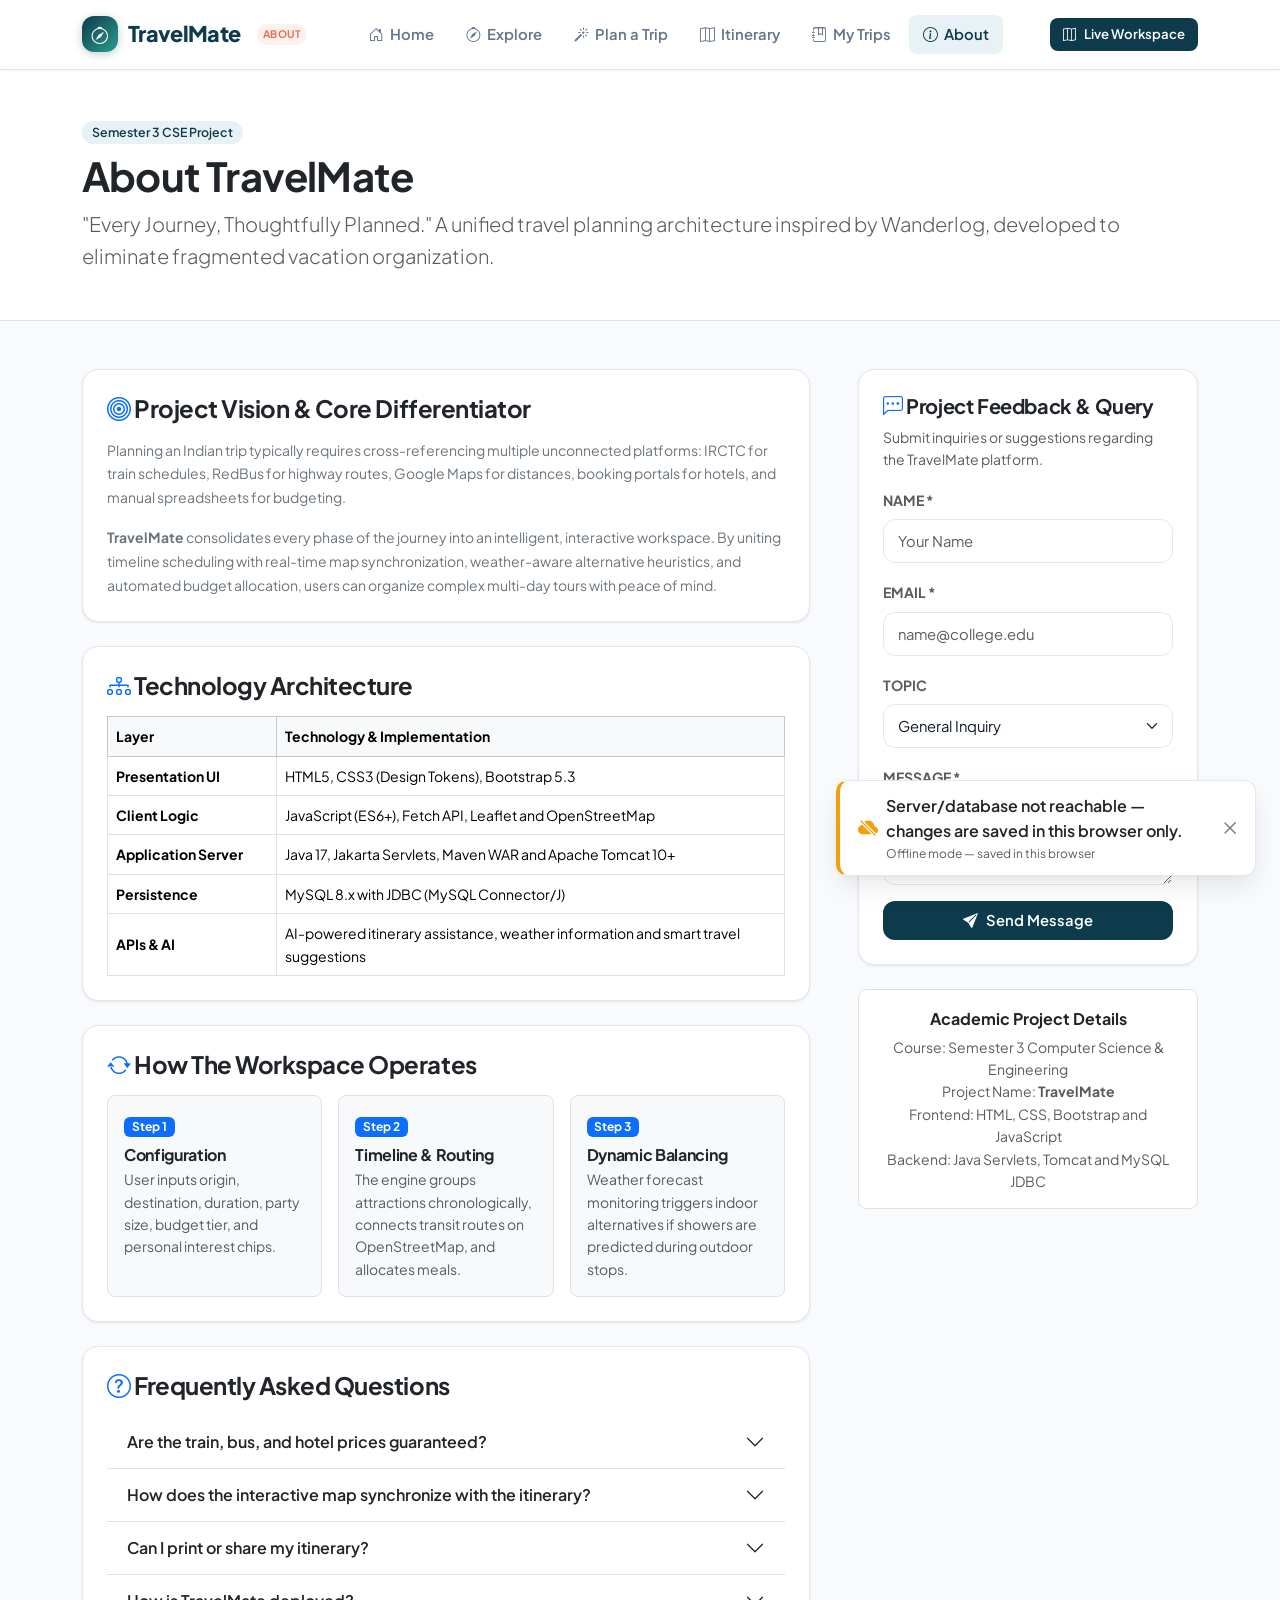
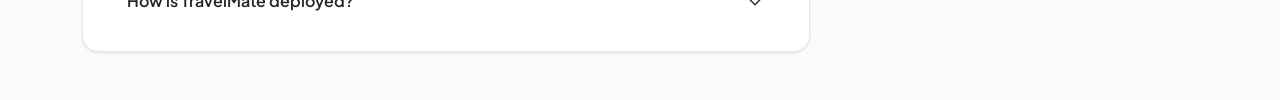
==== src/main/webapp/about.html @ cca4d3fd "Intial commit" ====
<!DOCTYPE html>
<html lang="en">
<head>
  <meta charset="UTF-8">
  <meta name="viewport" content="width=device-width, initial-scale=1.0">
  <title>About & Help — TravelMate</title>
  <meta name="description" content="Learn about TravelMate's system architecture, planning algorithms, Semester 3 CSE project specifications, and FAQ.">
  
  <!-- Bootstrap 5 CSS & Bootstrap Icons -->
  <link rel="stylesheet" href="https://cdn.jsdelivr.net/npm/bootstrap@5.3.3/dist/css/bootstrap.min.css">
  <link rel="stylesheet" href="https://cdn.jsdelivr.net/npm/bootstrap-icons@1.11.3/font/bootstrap-icons.min.css">
  
  <!-- TravelMate Master Design System -->
  <link rel="stylesheet" href="css/travelmate.css">
</head>
<body>

  <!-- ================= GLOBAL NAVBAR ================= -->
  <nav class="navbar navbar-expand-lg tm-navbar">
    <div class="container-xl">
      <a class="tm-brand" href="index.html">
        <div class="tm-brand-logo"><i class="bi bi-compass"></i></div>
        <span>TravelMate</span>
        <span class="tm-brand-badge">About</span>
      </a>

      <button class="navbar-toggler border-0" type="button" data-bs-toggle="collapse" data-bs-target="#tmNavbarMain">
        <span class="navbar-toggler-icon"></span>
      </button>

      <div class="collapse navbar-collapse" id="tmNavbarMain">
        <ul class="navbar-nav mx-auto mb-2 mb-lg-0 gap-1">
          <li class="nav-item"><a class="nav-link tm-nav-link" href="index.html"><i class="bi bi-house-door"></i> Home</a></li>
          <li class="nav-item"><a class="nav-link tm-nav-link" href="explore.html"><i class="bi bi-compass"></i> Explore</a></li>
          <li class="nav-item"><a class="nav-link tm-nav-link" href="plan.html"><i class="bi bi-magic"></i> Plan a Trip</a></li>
          <li class="nav-item"><a class="nav-link tm-nav-link" href="workspace.html"><i class="bi bi-map"></i> Itinerary</a></li>
          <li class="nav-item"><a class="nav-link tm-nav-link" href="trips.html"><i class="bi bi-journal-bookmark"></i> My Trips</a></li>
          <li class="nav-item"><a class="nav-link tm-nav-link active" href="about.html"><i class="bi bi-info-circle"></i> About</a></li>
        </ul>

        <div class="d-flex align-items-center gap-2">
          <a href="workspace.html" class="tm-btn tm-btn-primary tm-btn-sm">
            <i class="bi bi-map"></i> Live Workspace
          </a>
        </div>
      </div>
    </div>
  </nav>

  <!-- ================= HERO HEADER ================= -->
  <div class="bg-white border-bottom py-5">
    <div class="container-xl">
      <div class="max-w-700">
        <span class="tm-badge tm-badge-primary mb-2">Semester 3 CSE Project</span>
        <h1 class="fw-bold text-dark display-6 mb-2">About TravelMate</h1>
        <p class="lead text-muted m-0">
          "Every Journey, Thoughtfully Planned." A unified travel planning architecture inspired by Wanderlog, developed to eliminate fragmented vacation organization.
        </p>
      </div>
    </div>
  </div>

  <!-- ================= MAIN CONTENT ================= -->
  <div class="container-xl py-5">
    <div class="row g-5">
      
      <!-- LEFT COLUMN: SYSTEM ARCHITECTURE & WORKFLOW -->
      <div class="col-lg-8">
        
        <!-- Project Vision -->
        <div class="tm-card p-4 mb-4">
          <h4 class="fw-bold text-dark mb-3"><i class="bi bi-bullseye text-primary"></i> Project Vision & Core Differentiator</h4>
          <p class="text-secondary small" style="line-height: 1.7;">
            Planning an Indian trip typically requires cross-referencing multiple unconnected platforms: IRCTC for train schedules, RedBus for highway routes, Google Maps for distances, booking portals for hotels, and manual spreadsheets for budgeting.
          </p>
          <p class="text-secondary small mb-0" style="line-height: 1.7;">
            <strong>TravelMate</strong> consolidates every phase of the journey into an intelligent, interactive workspace. By uniting timeline scheduling with real-time map synchronization, weather-aware alternative heuristics, and automated budget allocation, users can organize complex multi-day tours with peace of mind.
          </p>
        </div>

        <!-- System Architecture & Constraints -->
        <div class="tm-card p-4 mb-4">
          <h4 class="fw-bold text-dark mb-3"><i class="bi bi-diagram-3 text-primary"></i> Technology Architecture</h4>
          
          <div class="table-responsive">
            <table class="table table-bordered align-middle small mb-0">
              <thead class="table-light">
                <tr>
                  <th style="width: 25%;">Layer</th>
                  <th colspan="2">Technology &amp; Implementation</th>
                </tr>
              </thead>
              <tbody>
                <tr>
                  <td class="fw-bold">Presentation UI</td>
                  <td colspan="2">HTML5, CSS3 (Design Tokens), Bootstrap 5.3</td>
                </tr>
                <tr>
                  <td class="fw-bold">Client Logic</td>
                  <td colspan="2">JavaScript (ES6+), Fetch API, Leaflet and OpenStreetMap</td>
                </tr>
                <tr>
                  <td class="fw-bold">Application Server</td>
                  <td colspan="2">Java 17, Jakarta Servlets, Maven WAR and Apache Tomcat 10+</td>
                </tr>
                <tr>
                  <td class="fw-bold">Persistence</td>
                  <td colspan="2">MySQL 8.x with JDBC (MySQL Connector/J)</td>
                </tr>
                <tr>
                  <td class="fw-bold">APIs &amp; AI</td>
                  <td colspan="2">AI-powered itinerary assistance, weather information and smart travel suggestions</td>
                </tr>
              </tbody>
            </table>
          </div>
        </div>

        <!-- Planning Workflow Steps -->
        <div class="tm-card p-4 mb-4">
          <h4 class="fw-bold text-dark mb-3"><i class="bi bi-arrow-repeat text-primary"></i> How The Workspace Operates</h4>
          <div class="row g-3">
            <div class="col-md-4">
              <div class="p-3 bg-light rounded-3 border h-100">
                <span class="badge bg-primary mb-2">Step 1</span>
                <h6 class="fw-bold text-dark mb-1">Configuration</h6>
                <p class="small text-muted m-0">User inputs origin, destination, duration, party size, budget tier, and personal interest chips.</p>
              </div>
            </div>
            <div class="col-md-4">
              <div class="p-3 bg-light rounded-3 border h-100">
                <span class="badge bg-primary mb-2">Step 2</span>
                <h6 class="fw-bold text-dark mb-1">Timeline & Routing</h6>
                <p class="small text-muted m-0">The engine groups attractions chronologically, connects transit routes on OpenStreetMap, and allocates meals.</p>
              </div>
            </div>
            <div class="col-md-4">
              <div class="p-3 bg-light rounded-3 border h-100">
                <span class="badge bg-primary mb-2">Step 3</span>
                <h6 class="fw-bold text-dark mb-1">Dynamic Balancing</h6>
                <p class="small text-muted m-0">Weather forecast monitoring triggers indoor alternatives if showers are predicted during outdoor stops.</p>
              </div>
            </div>
          </div>
        </div>

        <!-- FAQ Accordion -->
        <div class="tm-card p-4" id="faq">
          <h4 class="fw-bold text-dark mb-3"><i class="bi bi-question-circle text-primary"></i> Frequently Asked Questions</h4>
          
          <div class="accordion accordion-flush" id="faqAccordion">
            <div class="accordion-item">
              <h2 class="accordion-header">
                <button class="accordion-button collapsed fw-semibold text-dark" type="button" data-bs-toggle="collapse" data-bs-target="#faq-1">
                  Are the train, bus, and hotel prices guaranteed?
                </button>
              </h2>
              <div id="faq-1" class="accordion-collapse collapse" data-bs-parent="#faqAccordion">
                <div class="accordion-body small text-muted">
                  Displayed prices are indicative estimates intended to help with trip budgeting. Actual fares, hotel rates, schedules and availability may change and should be confirmed on the respective booking provider's website.
                </div>
              </div>
            </div>

            <div class="accordion-item">
              <h2 class="accordion-header">
                <button class="accordion-button collapsed fw-semibold text-dark" type="button" data-bs-toggle="collapse" data-bs-target="#faq-2">
                  How does the interactive map synchronize with the itinerary?
                </button>
              </h2>
              <div id="faq-2" class="accordion-collapse collapse" data-bs-parent="#faqAccordion">
                <div class="accordion-body small text-muted">
                  TravelMate embeds a Leaflet.js engine connected to OpenStreetMap. Each stop on your timeline corresponds to a numbered pin on the map. Clicking an itinerary card pans and opens the map popup; clicking a pin highlights and scrolls to the itinerary card.
                </div>
              </div>
            </div>

            <div class="accordion-item">
              <h2 class="accordion-header">
                <button class="accordion-button collapsed fw-semibold text-dark" type="button" data-bs-toggle="collapse" data-bs-target="#faq-3">
                  Can I print or share my itinerary?
                </button>
              </h2>
              <div id="faq-3" class="accordion-collapse collapse" data-bs-parent="#faqAccordion">
                <div class="accordion-body small text-muted">
                  Yes! Click "Share / Export" in the Itinerary Workspace to copy a shareable trip link, trigger browser print-to-PDF formatting, or export calendar events.
                </div>
              </div>
            </div>

            <div class="accordion-item">
              <h2 class="accordion-header">
                <button class="accordion-button collapsed fw-semibold text-dark" type="button" data-bs-toggle="collapse" data-bs-target="#faq-4">
                  How is TravelMate deployed?
                </button>
              </h2>
              <div id="faq-4" class="accordion-collapse collapse" data-bs-parent="#faqAccordion">
                <div class="accordion-body small text-muted">
                  TravelMate is packaged as a Maven WAR application and can be deployed on Apache Tomcat. Its web assets, Java servlet endpoints and database integration are organized for straightforward deployment and maintenance.
                </div>
              </div>
            </div>
          </div>
        </div>

      </div>

      <!-- RIGHT COLUMN: FEEDBACK & CONTACT FORM -->
      <div class="col-lg-4">
        <div class="tm-card p-4 mb-4">
          <h5 class="fw-bold text-dark mb-2"><i class="bi bi-chat-left-dots text-primary"></i> Project Feedback & Query</h5>
          <p class="small text-muted mb-3">Submit inquiries or suggestions regarding the TravelMate platform.</p>

          <form onsubmit="handleFeedbackSubmit(event)">
            <div class="mb-3">
              <label for="fb-name" class="form-label small fw-bold text-muted">NAME *</label>
              <input type="text" class="form-control tm-form-control" id="fb-name" required placeholder="Your Name">
            </div>

            <div class="mb-3">
              <label for="fb-email" class="form-label small fw-bold text-muted">EMAIL *</label>
              <input type="email" class="form-control tm-form-control" id="fb-email" required placeholder="name@college.edu">
            </div>

            <div class="mb-3">
              <label for="fb-topic" class="form-label small fw-bold text-muted">TOPIC</label>
              <select class="form-select tm-form-control" id="fb-topic">
                <option value="General">General Inquiry</option>
                <option value="Evaluation">Semester 3 Evaluation Query</option>
                <option value="Feature">Feature Suggestion</option>
                <option value="Bug">UI Bug Report</option>
              </select>
            </div>

            <div class="mb-3">
              <label for="fb-message" class="form-label small fw-bold text-muted">MESSAGE *</label>
              <textarea class="form-control tm-form-control" id="fb-message" rows="3" required placeholder="Write your message here..."></textarea>
            </div>

            <button type="submit" class="tm-btn tm-btn-primary w-100 py-2">
              <i class="bi bi-send-fill"></i> Send Message
            </button>
          </form>
        </div>

        <div class="p-3 bg-white rounded-3 border text-center">
          <div class="fw-bold text-dark mb-1">Academic Project Details</div>
          <p class="small text-muted mb-0">
            Course: Semester 3 Computer Science & Engineering<br>
            Project Name: <strong>TravelMate</strong><br>
            Frontend: HTML, CSS, Bootstrap and JavaScript<br>
            Backend: Java Servlets, Tomcat and MySQL JDBC
          </p>
        </div>
      </div>

    </div>
  </div>

  <!-- Scripts -->
  <script src="https://cdn.jsdelivr.net/npm/bootstrap@5.3.3/dist/js/bootstrap.bundle.min.js"></script>
  <script src="js/data.js"></script>
  <script src="js/store.js"></script>
  <script src="js/app.js"></script>
  <script>
    function handleFeedbackSubmit(event) {
      event.preventDefault();
      const name = document.getElementById("fb-name").value;
      event.target.reset();
      showToast(`Thank you, ${name}! Your feedback has been recorded.`, "success", "bi-check-circle-fill");
    }
  </script>
</body>
</html>
---- src/main/webapp/css/travelmate.css ----
/* ==========================================================================
   TRAVELMATE — MASTER DESIGN SYSTEM & CSS TOKENS
   Inspired by Wanderlog usability, tailored for TravelMate (Semester 3 CSE)
   ========================================================================== */

@import url('https://fonts.googleapis.com/css2?family=Plus+Jakarta+Sans:wght@300;400;500;600;700;800&family=Outfit:wght@400;500;600;700&display=swap');

:root {
  /* Primary Brand: Deep Navy / Aegean Teal */
  --tm-primary: #0D3B4C;
  --tm-primary-dark: #072530;
  --tm-primary-light: #16566F;
  --tm-primary-subtle: #E8F2F6;
  --tm-primary-rgb: 13, 59, 76;

  /* Primary Accent: Warm Coral / Terracotta */
  --tm-accent: #E76F51;
  --tm-accent-hover: #D45B3D;
  --tm-accent-light: #FDF1ED;
  --tm-accent-rgb: 231, 111, 81;

  /* Supporting Secondary & Nature */
  --tm-teal: #2A9D8F;
  --tm-teal-light: #E6F6F4;
  --tm-amber: #F4A261;
  --tm-amber-light: #FEF6EC;
  --tm-blue: #3B82F6;
  --tm-blue-light: #EFF6FF;

  /* Neutral Surface & Background Colors */
  --tm-bg: #F8FAFC;
  --tm-bg-alt: #F1F5F9;
  --tm-surface: #FFFFFF;
  --tm-surface-subtle: #F8FAFC;
  --tm-border: #E2E8F0;
  --tm-border-light: #EDF2F7;
  --tm-border-strong: #CBD5E1;

  /* Typography Colors */
  --tm-text-main: #0F172A;
  --tm-text-muted: #64748B;
  --tm-text-light: #94A3B8;
  --tm-text-inverse: #FFFFFF;

  /* Feedback Colors */
  --tm-success: #10B981;
  --tm-success-light: #ECFDF5;
  --tm-warning: #F59E0B;
  --tm-warning-light: #FFFBEB;
  --tm-danger: #EF4444;
  --tm-danger-light: #FEF2F2;
  --tm-info: #0284C7;
  --tm-info-light: #F0F9FF;

  /* Elevation Shadows */
  --tm-shadow-xs: 0 1px 2px rgba(15, 23, 42, 0.04);
  --tm-shadow-sm: 0 1px 3px rgba(15, 23, 42, 0.06), 0 1px 2px rgba(15, 23, 42, 0.04);
  --tm-shadow-md: 0 4px 14px -1px rgba(15, 23, 42, 0.07), 0 2px 6px -2px rgba(15, 23, 42, 0.05);
  --tm-shadow-lg: 0 12px 28px -4px rgba(15, 23, 42, 0.10), 0 4px 12px -2px rgba(15, 23, 42, 0.04);
  --tm-shadow-xl: 0 20px 40px -6px rgba(15, 23, 42, 0.14);

  /* Border Radii */
  --tm-radius-xs: 4px;
  --tm-radius-sm: 8px;
  --tm-radius-md: 12px;
  --tm-radius-lg: 16px;
  --tm-radius-xl: 24px;
  --tm-radius-full: 9999px;

  /* Layout Dimensions */
  --tm-navbar-height: 70px;
  --tm-sidebar-width: 280px;

  /* Font Families */
  --tm-font-sans: 'Plus Jakarta Sans', -apple-system, BlinkMacSystemFont, 'Segoe UI', Roboto, Helvetica, Arial, sans-serif;
  --tm-font-heading: 'Plus Jakarta Sans', sans-serif;
}

/* Base Reset & Typography */
body {
  font-family: var(--tm-font-sans);
  background-color: var(--tm-bg);
  color: var(--tm-text-main);
  line-height: 1.6;
  -webkit-font-smoothing: antialiased;
  -moz-osx-font-smoothing: grayscale;
  min-height: 100vh;
  display: flex;
  flex-direction: column;
}

h1, h2, h3, h4, h5, h6 {
  font-family: var(--tm-font-heading);
  font-weight: 700;
  color: var(--tm-text-main);
  letter-spacing: -0.02em;
}

a {
  color: var(--tm-primary);
  text-decoration: none;
  transition: color 0.2s ease, opacity 0.2s ease;
}

a:hover {
  color: var(--tm-accent);
}

/* ==========================================================================
   NAVIGATION BAR
   ========================================================================== */
.tm-navbar {
  height: var(--tm-navbar-height);
  background: var(--tm-surface);
  border-bottom: 1px solid var(--tm-border);
  box-shadow: var(--tm-shadow-xs);
  position: sticky;
  top: 0;
  z-index: 1030;
  transition: all 0.2s ease;
}

.tm-brand {
  display: flex;
  align-items: center;
  gap: 10px;
  font-weight: 800;
  font-size: 1.35rem;
  color: var(--tm-primary);
  text-decoration: none;
  letter-spacing: -0.03em;
}

.tm-brand:hover {
  color: var(--tm-primary);
}

.tm-brand-logo {
  width: 36px;
  height: 36px;
  background: linear-gradient(135deg, var(--tm-primary) 0%, var(--tm-teal) 100%);
  color: #fff;
  border-radius: var(--tm-radius-md);
  display: flex;
  align-items: center;
  justify-content: center;
  font-size: 1.1rem;
  box-shadow: 0 2px 8px rgba(13, 59, 76, 0.25);
}

.tm-brand-badge {
  font-size: 0.65rem;
  font-weight: 700;
  background: var(--tm-accent-light);
  color: var(--tm-accent);
  padding: 2px 6px;
  border-radius: var(--tm-radius-full);
  margin-left: 6px;
  text-transform: uppercase;
  letter-spacing: 0.05em;
}

.tm-nav-link {
  font-size: 0.925rem;
  font-weight: 600;
  color: var(--tm-text-muted);
  padding: 8px 14px !important;
  border-radius: var(--tm-radius-sm);
  transition: all 0.2s ease;
  display: inline-flex;
  align-items: center;
  gap: 6px;
}

.tm-nav-link:hover {
  color: var(--tm-primary);
  background-color: var(--tm-surface-subtle);
}

.tm-nav-link.active {
  color: var(--tm-primary) !important;
  background-color: var(--tm-primary-subtle);
}

/* ==========================================================================
   BUTTONS & CONTROLS
   ========================================================================== */
.tm-btn {
  display: inline-flex;
  align-items: center;
  justify-content: center;
  gap: 8px;
  font-family: var(--tm-font-sans);
  font-weight: 600;
  font-size: 0.925rem;
  padding: 10px 20px;
  border-radius: var(--tm-radius-md);
  border: 1px solid transparent;
  cursor: pointer;
  transition: all 0.2s cubic-bezier(0.16, 1, 0.3, 1);
  text-decoration: none;
  line-height: 1.4;
  white-space: nowrap;
}

.tm-btn:focus-visible {
  outline: 2px solid var(--tm-primary);
  outline-offset: 2px;
}

.tm-btn-primary {
  background-color: var(--tm-primary);
  color: #FFFFFF;
}

.tm-btn-primary:hover {
  background-color: var(--tm-primary-light);
  color: #FFFFFF;
  box-shadow: 0 4px 12px rgba(13, 59, 76, 0.2);
  transform: translateY(-1px);
}

.tm-btn-accent {
  background-color: var(--tm-accent);
  color: #FFFFFF;
  box-shadow: 0 2px 8px rgba(231, 111, 81, 0.25);
}

.tm-btn-accent:hover {
  background-color: var(--tm-accent-hover);
  color: #FFFFFF;
  box-shadow: 0 6px 16px rgba(231, 111, 81, 0.35);
  transform: translateY(-1px);
}

.tm-btn-outline {
  background-color: transparent;
  color: var(--tm-text-main);
  border-color: var(--tm-border);
}

.tm-btn-outline:hover {
  background-color: var(--tm-surface-subtle);
  border-color: var(--tm-border-strong);
  color: var(--tm-primary);
}

.tm-btn-outline-primary {
  background-color: transparent;
  color: var(--tm-primary);
  border-color: var(--tm-primary);
}

.tm-btn-outline-primary:hover {
  background-color: var(--tm-primary-subtle);
  color: var(--tm-primary-dark);
}

.tm-btn-sm {
  padding: 6px 12px;
  font-size: 0.825rem;
  border-radius: var(--tm-radius-sm);
}

.tm-btn-lg {
  padding: 14px 26px;
  font-size: 1.05rem;
  border-radius: var(--tm-radius-lg);
}

.tm-btn-icon {
  width: 36px;
  height: 36px;
  padding: 0;
  border-radius: var(--tm-radius-md);
  display: inline-flex;
  align-items: center;
  justify-content: center;
}

/* ==========================================================================
   BADGES & CHIPS
   ========================================================================== */
.tm-badge {
  display: inline-flex;
  align-items: center;
  gap: 5px;
  padding: 4px 10px;
  font-size: 0.775rem;
  font-weight: 600;
  border-radius: var(--tm-radius-full);
  line-height: 1.2;
}

.tm-badge-demo {
  background-color: #FEF3C7;
  color: #92400E;
  border: 1px solid #FDE68A;
  font-weight: 700;
  letter-spacing: 0.02em;
}

.tm-badge-primary {
  background-color: var(--tm-primary-subtle);
  color: var(--tm-primary);
}

.tm-badge-accent {
  background-color: var(--tm-accent-light);
  color: var(--tm-accent);
}

.tm-badge-teal {
  background-color: var(--tm-teal-light);
  color: var(--tm-teal);
}

.tm-badge-success {
  background-color: var(--tm-success-light);
  color: var(--tm-success);
}

.tm-badge-warning {
  background-color: var(--tm-warning-light);
  color: var(--tm-warning);
}

/* Selectable Interest / Filter Chips */
.tm-chip {
  display: inline-flex;
  align-items: center;
  gap: 8px;
  padding: 8px 16px;
  font-size: 0.875rem;
  font-weight: 600;
  color: var(--tm-text-muted);
  background-color: var(--tm-surface);
  border: 1px solid var(--tm-border);
  border-radius: var(--tm-radius-full);
  cursor: pointer;
  transition: all 0.2s ease;
  user-select: none;
}

.tm-chip:hover {
  border-color: var(--tm-border-strong);
  color: var(--tm-text-main);
  background-color: var(--tm-surface-subtle);
}

.tm-chip.active, .tm-chip input:checked + label {
  background-color: var(--tm-primary-subtle);
  border-color: var(--tm-primary);
  color: var(--tm-primary);
}

/* ==========================================================================
   CARDS & SURFACES
   ========================================================================== */
.tm-card {
  background: var(--tm-surface);
  border: 1px solid var(--tm-border);
  border-radius: var(--tm-radius-lg);
  box-shadow: var(--tm-shadow-sm);
  transition: all 0.25s cubic-bezier(0.16, 1, 0.3, 1);
  overflow: hidden;
}

.tm-card:hover {
  box-shadow: var(--tm-shadow-md);
  border-color: var(--tm-border-strong);
}

.tm-card-hover-elevate:hover {
  transform: translateY(-3px);
  box-shadow: var(--tm-shadow-lg);
}

/* ==========================================================================
   HERO & SEARCH WIDGET
   ========================================================================== */
.tm-hero {
  position: relative;
  background: linear-gradient(180deg, #FFFFFF 0%, var(--tm-bg) 100%);
  padding: 60px 0 80px;
  overflow: hidden;
}

.tm-hero-title {
  font-size: clamp(2.2rem, 5vw, 3.5rem);
  font-weight: 800;
  line-height: 1.15;
  color: var(--tm-primary-dark);
  margin-bottom: 1.25rem;
  letter-spacing: -0.03em;
}

.tm-hero-subtitle {
  font-size: clamp(1.05rem, 2vw, 1.25rem);
  color: var(--tm-text-muted);
  max-width: 620px;
  margin-bottom: 2.5rem;
}

.tm-search-box {
  background: var(--tm-surface);
  border: 1px solid var(--tm-border);
  border-radius: var(--tm-radius-xl);
  box-shadow: var(--tm-shadow-lg);
  padding: 20px;
  position: relative;
  z-index: 10;
}

.tm-search-input-group {
  display: flex;
  flex-direction: column;
  padding: 6px 12px;
  border-right: 1px solid var(--tm-border-light);
}

.tm-search-label {
  font-size: 0.75rem;
  font-weight: 700;
  text-transform: uppercase;
  letter-spacing: 0.05em;
  color: var(--tm-text-muted);
  margin-bottom: 2px;
}

.tm-search-input {
  border: none;
  outline: none;
  background: transparent;
  font-weight: 600;
  font-size: 0.95rem;
  color: var(--tm-text-main);
  padding: 0;
  width: 100%;
}

.tm-search-input::placeholder {
  color: var(--tm-text-light);
  font-weight: 400;
}

/* ==========================================================================
   WANDERLOG-STYLE TRIP WORKSPACE LAYOUT (PAGE 4)
   ========================================================================== */
.tm-workspace-layout {
  display: flex;
  height: calc(100vh - var(--tm-navbar-height));
  overflow: hidden;
  position: relative;
}

.tm-workspace-sidebar {
  width: 55%;
  min-width: 480px;
  max-width: 720px;
  height: 100%;
  overflow-y: auto;
  border-right: 1px solid var(--tm-border);
  background: var(--tm-bg);
  padding: 24px;
  display: flex;
  flex-direction: column;
}

.tm-workspace-map {
  flex: 1;
  height: 100%;
  position: relative;
  background: #E2E8F0;
}

/* Day Tabs */
.tm-day-tabs {
  display: flex;
  gap: 8px;
  overflow-x: auto;
  padding-bottom: 4px;
  scrollbar-width: thin;
}

.tm-day-tab {
  padding: 8px 16px;
  border-radius: var(--tm-radius-full);
  font-size: 0.875rem;
  font-weight: 600;
  color: var(--tm-text-muted);
  background: var(--tm-surface);
  border: 1px solid var(--tm-border);
  cursor: pointer;
  white-space: nowrap;
  transition: all 0.2s ease;
  display: flex;
  align-items: center;
  gap: 6px;
}

.tm-day-tab:hover {
  color: var(--tm-primary);
  border-color: var(--tm-border-strong);
}

.tm-day-tab.active {
  background: var(--tm-primary);
  color: #FFFFFF;
  border-color: var(--tm-primary);
}

/* Vertical Timeline Stops */
.tm-timeline {
  position: relative;
  padding-left: 28px;
  margin-top: 18px;
}

.tm-timeline::before {
  content: '';
  position: absolute;
  top: 16px;
  bottom: 24px;
  left: 12px;
  width: 2px;
  background: var(--tm-border);
}

.tm-stop-card {
  position: relative;
  background: var(--tm-surface);
  border: 1px solid var(--tm-border);
  border-radius: var(--tm-radius-md);
  padding: 16px;
  margin-bottom: 16px;
  box-shadow: var(--tm-shadow-sm);
  transition: all 0.2s ease;
  cursor: pointer;
}

.tm-stop-card:hover {
  border-color: var(--tm-teal);
  box-shadow: var(--tm-shadow-md);
  transform: translateX(2px);
}

.tm-stop-card.highlighted {
  border-color: var(--tm-accent);
  box-shadow: 0 0 0 2px rgba(231, 111, 81, 0.2);
}

.tm-stop-node {
  position: absolute;
  left: -28px;
  top: 16px;
  width: 26px;
  height: 26px;
  border-radius: 50%;
  background: var(--tm-primary);
  color: #fff;
  font-size: 0.75rem;
  font-weight: 700;
  display: flex;
  align-items: center;
  justify-content: center;
  border: 2px solid var(--tm-surface);
  box-shadow: 0 1px 4px rgba(0,0,0,0.15);
  z-index: 2;
}

.tm-travel-connector {
  position: relative;
  padding: 8px 12px;
  margin: -8px 0 12px 0;
  font-size: 0.775rem;
  color: var(--tm-text-muted);
  display: flex;
  align-items: center;
  gap: 8px;
  background: var(--tm-surface-subtle);
  border-radius: var(--tm-radius-sm);
  border-left: 3px solid var(--tm-amber);
}

/* ==========================================================================
   DESTINATION & ATTRACTION CARDS
   ========================================================================== */
.tm-dest-card {
  height: 100%;
  display: flex;
  flex-direction: column;
}

.tm-dest-image-wrap {
  position: relative;
  height: 200px;
  overflow: hidden;
  background-color: #E2E8F0;
}

.tm-dest-image {
  width: 100%;
  height: 100%;
  object-fit: cover;
  transition: transform 0.4s ease;
}

.tm-dest-card:hover .tm-dest-image {
  transform: scale(1.04);
}

.tm-dest-badge-float {
  position: absolute;
  top: 12px;
  left: 12px;
}

.tm-dest-bookmark-float {
  position: absolute;
  top: 12px;
  right: 12px;
  background: rgba(255, 255, 255, 0.9);
  backdrop-filter: blur(4px);
  border-radius: 50%;
  width: 32px;
  height: 32px;
  display: flex;
  align-items: center;
  justify-content: center;
  border: none;
  cursor: pointer;
  color: var(--tm-text-muted);
  transition: all 0.2s ease;
}

.tm-dest-bookmark-float:hover {
  color: var(--tm-accent);
  background: #FFFFFF;
}

/* ==========================================================================
   FORMS & INPUTS
   ========================================================================== */
.tm-form-label {
  font-weight: 600;
  font-size: 0.875rem;
  color: var(--tm-text-main);
  margin-bottom: 6px;
  display: flex;
  align-items: center;
  justify-content: space-between;
}

.tm-form-label .required {
  color: var(--tm-accent);
}

.tm-form-control {
  border: 1px solid var(--tm-border);
  border-radius: var(--tm-radius-md);
  padding: 10px 14px;
  font-size: 0.925rem;
  color: var(--tm-text-main);
  background-color: var(--tm-surface);
  transition: all 0.2s ease;
}

.tm-form-control:focus {
  border-color: var(--tm-primary);
  box-shadow: 0 0 0 3px rgba(13, 59, 76, 0.12);
  outline: none;
}

.tm-form-control.is-invalid {
  border-color: var(--tm-danger);
  background-image: none;
}

.tm-form-control.is-invalid:focus {
  box-shadow: 0 0 0 3px rgba(239, 68, 68, 0.15);
}

.tm-invalid-feedback {
  font-size: 0.8rem;
  color: var(--tm-danger);
  margin-top: 4px;
  display: none;
}

.is-invalid ~ .tm-invalid-feedback {
  display: block;
}

/* ==========================================================================
   MODALS, TOASTS & FEEDBACK
   ========================================================================== */
.tm-modal-content {
  border: 1px solid var(--tm-border);
  border-radius: var(--tm-radius-xl);
  box-shadow: var(--tm-shadow-xl);
  overflow: hidden;
}

.tm-modal-header {
  border-bottom: 1px solid var(--tm-border);
  padding: 18px 24px;
  background: var(--tm-surface-subtle);
}

.tm-modal-body {
  padding: 24px;
}

.tm-modal-footer {
  border-top: 1px solid var(--tm-border);
  padding: 16px 24px;
  background: var(--tm-surface-subtle);
}

.tm-toast-container {
  position: fixed;
  bottom: 24px;
  right: 24px;
  z-index: 1090;
  display: flex;
  flex-direction: column;
  gap: 10px;
}

.tm-toast {
  background: var(--tm-surface);
  border: 1px solid var(--tm-border);
  border-left: 4px solid var(--tm-primary);
  border-radius: var(--tm-radius-md);
  box-shadow: var(--tm-shadow-lg);
  padding: 12px 18px;
  min-width: 300px;
  max-width: 420px;
  display: flex;
  align-items: center;
  justify-content: space-between;
  gap: 12px;
  animation: slideInRight 0.3s cubic-bezier(0.16, 1, 0.3, 1);
}

.tm-toast-success { border-left-color: var(--tm-success); }
.tm-toast-danger { border-left-color: var(--tm-danger); }
.tm-toast-warning { border-left-color: var(--tm-warning); }
.tm-toast-accent { border-left-color: var(--tm-accent); }

@keyframes slideInRight {
  from { transform: translateX(100%); opacity: 0; }
  to { transform: translateX(0); opacity: 1; }
}

/* ==========================================================================
   FOOTER
   ========================================================================== */
.tm-footer {
  background-color: var(--tm-primary-dark);
  color: #CBD5E1;
  padding: 60px 0 24px;
  margin-top: auto;
  font-size: 0.9rem;
}

.tm-footer a {
  color: #94A3B8;
  transition: color 0.2s ease;
}

.tm-footer a:hover {
  color: #FFFFFF;
}

.tm-footer-title {
  color: #FFFFFF;
  font-size: 1rem;
  font-weight: 700;
  margin-bottom: 1.25rem;
}

.tm-footer-bottom {
  border-top: 1px solid rgba(255, 255, 255, 0.1);
  padding-top: 24px;
  margin-top: 48px;
  font-size: 0.825rem;
  color: #64748B;
}

/* ==========================================================================
   MOBILE & RESPONSIVE BEHAVIOR
   ========================================================================== */
.tm-mobile-switcher {
  display: none;
}

@media (max-width: 991.98px) {
  .tm-workspace-layout {
    flex-direction: column;
    height: auto;
    overflow: visible;
  }

  .tm-workspace-sidebar {
    width: 100%;
    min-width: 100%;
    max-width: 100%;
    height: auto;
    overflow-y: visible;
    border-right: none;
  }

  .tm-workspace-map {
    height: 380px;
    width: 100%;
  }

  .tm-mobile-switcher {
    display: flex;
    background: var(--tm-surface);
    border-bottom: 1px solid var(--tm-border);
    padding: 8px 16px;
    position: sticky;
    top: var(--tm-navbar-height);
    z-index: 1020;
    gap: 8px;
  }

  .tm-mobile-switcher-btn {
    flex: 1;
    padding: 8px 12px;
    border-radius: var(--tm-radius-md);
    font-size: 0.875rem;
    font-weight: 600;
    border: 1px solid var(--tm-border);
    background: var(--tm-surface-subtle);
    color: var(--tm-text-muted);
    cursor: pointer;
  }

  .tm-mobile-switcher-btn.active {
    background: var(--tm-primary);
    color: #fff;
    border-color: var(--tm-primary);
  }

  /* Controlled visibility based on mobile switcher */
  .tm-mobile-hide-on-map {
    display: block;
  }
  .tm-mobile-hide-on-itinerary {
    display: none;
  }

  body.view-map-active .tm-mobile-hide-on-map {
    display: none !important;
  }
  body.view-map-active .tm-mobile-hide-on-itinerary {
    display: block !important;
  }
}

/* Workspace is read-only while the automatic AI tour plan is being written */
.tm-ai-busy {
  opacity: 0.55;
  pointer-events: none;
  transition: opacity 0.2s ease;
}


/* Responsive weather summary: keep condition badges and the action from colliding. */
.ws-weather-summary {
  display: flex;
  align-items: center;
  justify-content: space-between;
  flex-wrap: wrap;
  gap: 12px;
  min-width: 0;
}
.ws-weather-main {
  display: flex;
  align-items: center;
  gap: 12px;
  flex: 1 1 320px;
  min-width: 0;
}
.ws-weather-copy { min-width: 0; flex: 1 1 auto; }
.ws-weather-badges {
  display: flex;
  align-items: center;
  flex-wrap: wrap;
  gap: 6px;
  min-width: 0;
}
.ws-weather-badges .badge { white-space: normal; }
.ws-weather-action {
  flex: 0 0 auto;
  white-space: nowrap;
}
@media (max-width: 575.98px) {
  .ws-weather-summary { align-items: stretch; }
  .ws-weather-main { flex-basis: 100%; align-items: flex-start; }
  .ws-weather-action { align-self: flex-start; max-width: 100%; }
  .ws-weather-badges { gap: 5px; }
  .ws-weather-badges strong { flex-basis: 100%; }
}


/* Workspace quick actions: never clip labels or force horizontal scrolling. */
.ws-quick-actions {
  display: grid;
  grid-template-columns: repeat(3, minmax(0, 1fr));
  gap: 0.625rem;
  width: 100%;
  min-width: 0;
}
.ws-quick-action {
  display: flex;
  align-items: center;
  justify-content: center;
  gap: 0.5rem;
  min-width: 0;
  min-height: 44px;
  padding: 0.625rem 0.75rem;
  border: 1px solid var(--tm-border);
  border-radius: var(--tm-radius-sm);
  background: var(--tm-surface);
  color: var(--tm-text-main);
  font-size: 0.875rem;
  font-weight: 600;
  line-height: 1.35;
  text-align: center;
  white-space: normal;
  overflow-wrap: anywhere;
  text-decoration: none;
  transition: border-color 0.2s ease, background-color 0.2s ease, box-shadow 0.2s ease;
}
.ws-quick-action:hover,
.ws-quick-action:focus-visible {
  color: var(--tm-primary);
  border-color: var(--tm-primary-light);
  background: var(--tm-primary-subtle);
  box-shadow: var(--tm-shadow-xs);
}
.ws-quick-action i {
  flex: 0 0 auto;
  font-size: 1rem;
}
.ws-quick-action span { min-width: 0; }
@media (max-width: 767.98px) {
  .ws-quick-actions { grid-template-columns: minmax(0, 1fr); }
  .ws-quick-action { justify-content: flex-start; text-align: left; }
}
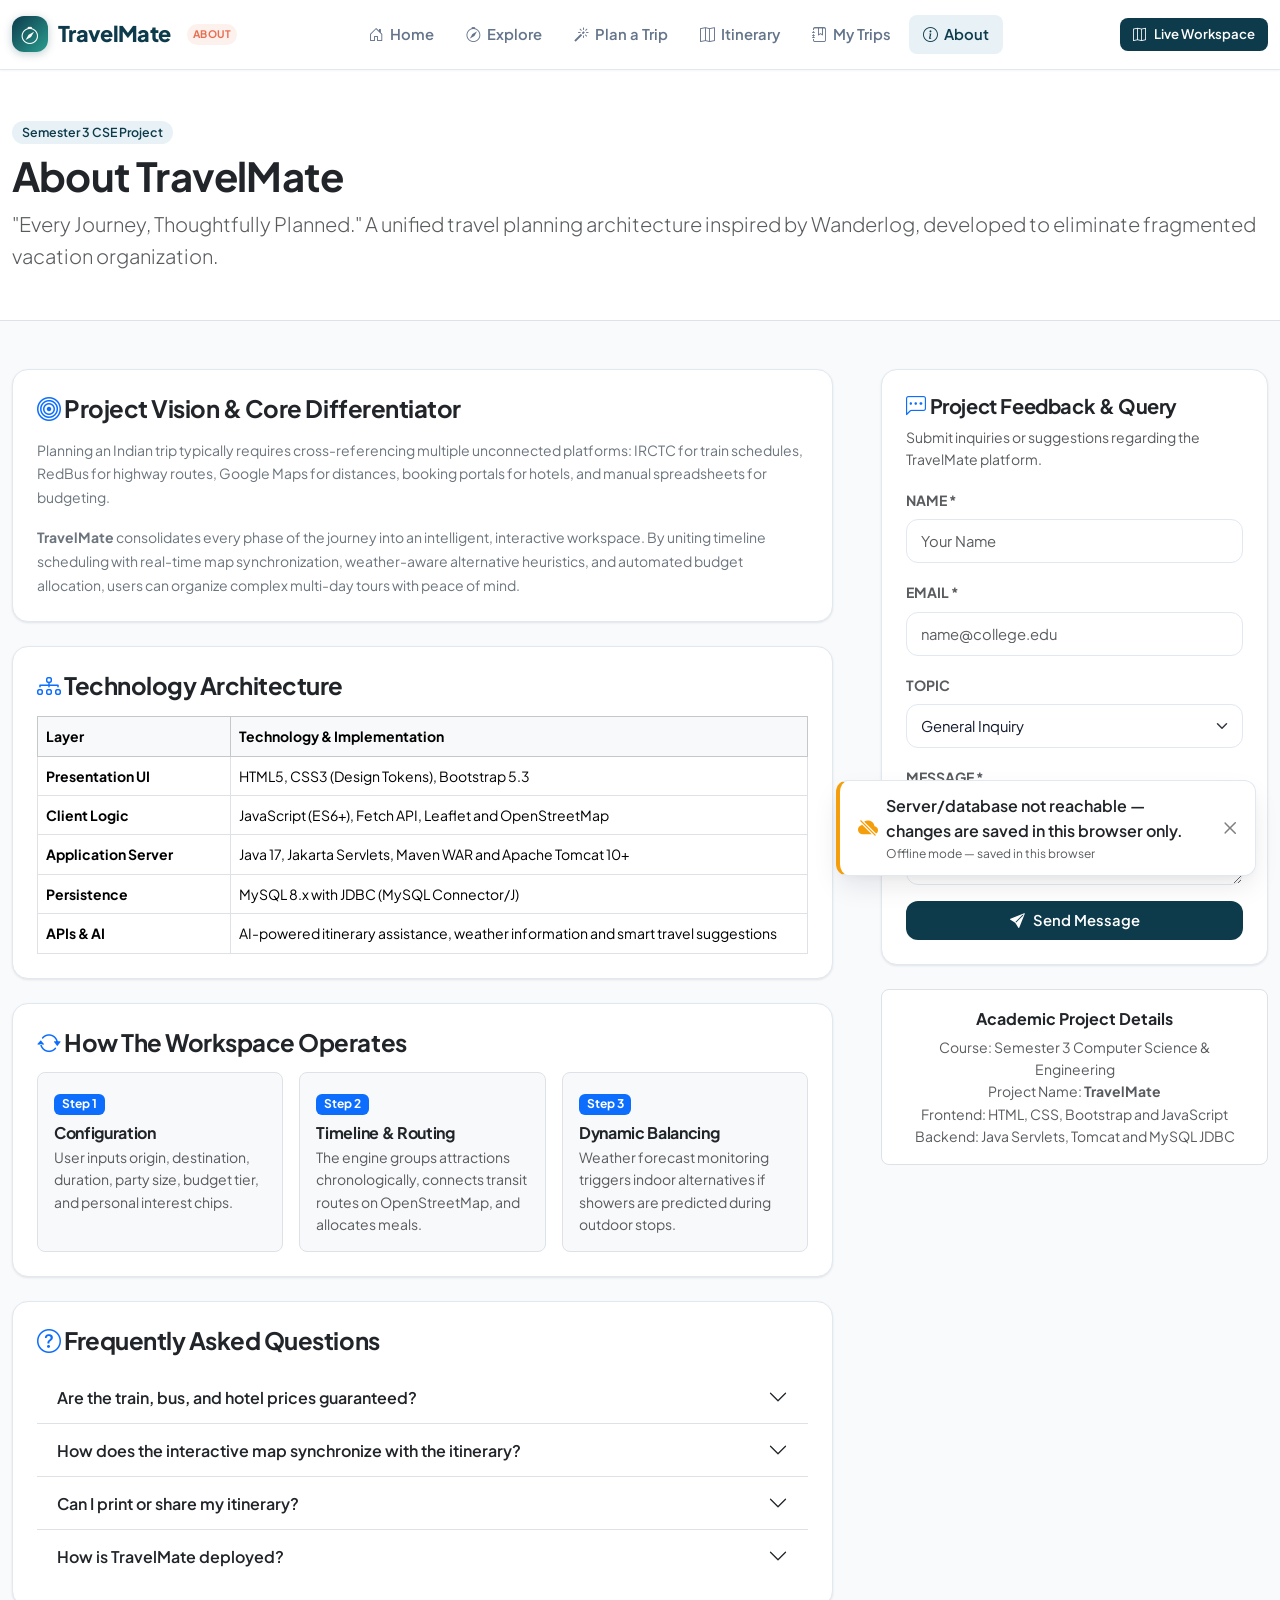
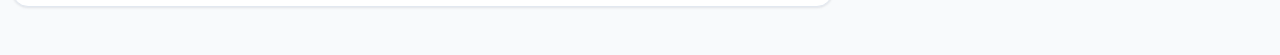
==== commit b49278d5: "changed wrong folder effect" ====
--- a/src/main/webapp/about.html
+++ b/src/main/webapp/about.html
@@ -17,7 +17,7 @@
 
   <!-- ================= GLOBAL NAVBAR ================= -->
   <nav class="navbar navbar-expand-lg tm-navbar">
-    <div class="container-xl">
+    <div class="container-fluid">
       <a class="tm-brand" href="index.html">
         <div class="tm-brand-logo"><i class="bi bi-compass"></i></div>
         <span>TravelMate</span>
@@ -49,7 +49,7 @@
 
   <!-- ================= HERO HEADER ================= -->
   <div class="bg-white border-bottom py-5">
-    <div class="container-xl">
+    <div class="container-fluid">
       <div class="max-w-700">
         <span class="tm-badge tm-badge-primary mb-2">Semester 3 CSE Project</span>
         <h1 class="fw-bold text-dark display-6 mb-2">About TravelMate</h1>
@@ -61,7 +61,7 @@
   </div>
 
   <!-- ================= MAIN CONTENT ================= -->
-  <div class="container-xl py-5">
+  <div class="container-fluid py-5">
     <div class="row g-5">
       
       <!-- LEFT COLUMN: SYSTEM ARCHITECTURE & WORKFLOW -->
--- a/src/main/webapp/css/travelmate.css
+++ b/src/main/webapp/css/travelmate.css
@@ -77,6 +77,20 @@
 }
 
 /* Base Reset & Typography */
+html {
+  -webkit-text-size-adjust: 100%;
+  text-size-adjust: 100%;
+}
+
+/* Only on body (propagates to the viewport) so sticky navbar keeps working */
+body {
+  overflow-x: hidden;
+}
+
+img, video, canvas, iframe {
+  max-width: 100%;
+}
+
 body {
   font-family: var(--tm-font-sans);
   background-color: var(--tm-bg);
@@ -110,7 +124,7 @@
    NAVIGATION BAR
    ========================================================================== */
 .tm-navbar {
-  height: var(--tm-navbar-height);
+  min-height: var(--tm-navbar-height);
   background: var(--tm-surface);
   border-bottom: 1px solid var(--tm-border);
   box-shadow: var(--tm-shadow-xs);
@@ -953,3 +967,319 @@
   .ws-quick-actions { grid-template-columns: minmax(0, 1fr); }
   .ws-quick-action { justify-content: flex-start; text-align: left; }
 }
+
+
+/* ==========================================================================
+   MOBILE-FIRST RESPONSIVE LAYER
+   Applies only below desktop breakpoints; desktop styling is unchanged.
+   ========================================================================== */
+
+/* ---------- Tablets & phones: collapsed navbar (< 992px) ---------- */
+@media (max-width: 991.98px) {
+  .tm-navbar {
+    padding-top: 10px;
+    padding-bottom: 10px;
+  }
+
+  .tm-navbar .navbar-toggler {
+    padding: 8px 10px;
+    border-radius: var(--tm-radius-sm);
+  }
+
+  .tm-navbar .navbar-toggler:focus {
+    box-shadow: 0 0 0 3px rgba(var(--tm-primary-rgb), 0.15);
+  }
+
+  /* Opened menu becomes a clean, scrollable panel */
+  .tm-navbar .navbar-collapse {
+    margin-top: 10px;
+    padding: 12px 0 6px;
+    border-top: 1px solid var(--tm-border);
+    max-height: calc(100vh - var(--tm-navbar-height));
+    max-height: calc(100dvh - var(--tm-navbar-height));
+    overflow-y: auto;
+  }
+
+  .tm-navbar .navbar-nav {
+    margin-bottom: 12px !important;
+  }
+
+  .tm-nav-link {
+    display: flex;
+    width: 100%;
+    padding: 12px 14px !important;
+    font-size: 1rem;
+  }
+
+  /* Sign in / CTA buttons stack full width inside the menu */
+  .tm-navbar .navbar-collapse > .d-flex {
+    flex-wrap: wrap;
+    width: 100%;
+  }
+
+  .tm-navbar .navbar-collapse > .d-flex > .tm-btn,
+  .tm-navbar .navbar-collapse > .d-flex > .btn,
+  .tm-navbar .navbar-collapse > .d-flex > .dropdown {
+    flex: 1 1 140px;
+    justify-content: center;
+    padding-top: 10px;
+    padding-bottom: 10px;
+  }
+
+  .tm-hero {
+    padding: 40px 0 56px;
+  }
+
+  .tm-search-input-group {
+    border-right: none;
+    border-bottom: 1px solid var(--tm-border-light);
+  }
+
+  /* Workspace map/itinerary stack */
+  .tm-workspace-sidebar {
+    padding: 20px 16px;
+  }
+
+  .tm-workspace-map {
+    height: 60vh;
+    min-height: 320px;
+  }
+
+  #ws-map-container {
+    min-height: 320px !important;
+  }
+}
+
+/* ---------- Phones & small tablets (< 768px) ---------- */
+@media (max-width: 767.98px) {
+  /* Bootstrap's large gutters overflow the screen with small container padding */
+  .row.g-5, .row.gx-5 { --bs-gutter-x: 1.5rem; }
+  .row.g-5, .row.gy-5 { --bs-gutter-y: 1.75rem; }
+  .row.g-4, .row.gx-4 { --bs-gutter-x: 1rem; }
+  .row.g-4, .row.gy-4 { --bs-gutter-y: 1rem; }
+
+  .container, .container-sm, .container-md, .container-lg,
+  .container-xl, .container-xxl, .container-fluid {
+    padding-left: 16px;
+    padding-right: 16px;
+  }
+
+  section.py-5, .py-5 {
+    padding-top: 2.25rem !important;
+    padding-bottom: 2.25rem !important;
+  }
+
+  .mb-5 { margin-bottom: 2rem !important; }
+
+  h1, .h1 { font-size: 1.75rem; }
+  h2, .h2 { font-size: 1.5rem; }
+  h3, .h3 { font-size: 1.3rem; }
+  .display-5 { font-size: 2.25rem; }
+  .display-6 { font-size: 1.75rem; }
+  .lead { font-size: 1.05rem; }
+
+  .tm-hero-subtitle {
+    margin-bottom: 1.5rem;
+  }
+
+  .tm-search-box {
+    padding: 16px;
+    border-radius: var(--tm-radius-lg);
+  }
+
+  .tm-card {
+    border-radius: var(--tm-radius-md);
+  }
+
+  .tm-dest-image-wrap {
+    height: 180px;
+  }
+
+  /* Prevent iOS auto-zoom on focus (needs >= 16px) */
+  input.form-control, select.form-select, textarea.form-control,
+  .tm-form-control, .tm-search-input,
+  input[type="text"], input[type="email"], input[type="password"],
+  input[type="number"], input[type="date"], input[type="search"],
+  input[type="tel"], select, textarea {
+    font-size: 16px;
+  }
+
+  /* Headers like "Title ......... [Button]" wrap instead of overflowing */
+  .d-flex.justify-content-between {
+    flex-wrap: wrap;
+    gap: 8px;
+  }
+
+  /* Wide content scrolls inside its card instead of the page */
+  .table {
+    min-width: 520px;
+  }
+  .table-responsive, .tm-card:has(> .table) {
+    overflow-x: auto;
+    -webkit-overflow-scrolling: touch;
+  }
+
+  .nav-tabs, .nav-pills {
+    flex-wrap: nowrap;
+    overflow-x: auto;
+    overflow-y: hidden;
+    scrollbar-width: none;
+    -webkit-overflow-scrolling: touch;
+  }
+  .nav-tabs::-webkit-scrollbar, .nav-pills::-webkit-scrollbar { display: none; }
+  .nav-tabs .nav-link, .nav-pills .nav-link { white-space: nowrap; }
+
+  .tm-day-tabs {
+    -webkit-overflow-scrolling: touch;
+    scrollbar-width: none;
+  }
+  .tm-day-tabs::-webkit-scrollbar { display: none; }
+
+  /* Modals: use the screen edge-to-edge with comfortable padding */
+  .modal-dialog {
+    margin: 12px;
+  }
+  .tm-modal-header, .tm-modal-footer {
+    padding: 14px 16px;
+  }
+  .tm-modal-body {
+    padding: 16px;
+  }
+  .tm-modal-footer, .modal-footer {
+    flex-wrap: wrap;
+    gap: 8px;
+  }
+  .tm-modal-footer > .tm-btn, .modal-footer > .tm-btn, .modal-footer > .btn {
+    flex: 1 1 auto;
+    margin: 0;
+  }
+
+  /* Toasts span the bottom of the screen */
+  .tm-toast-container {
+    left: 12px;
+    right: 12px;
+    bottom: 12px;
+  }
+  .tm-toast {
+    min-width: 0;
+    max-width: none;
+    width: 100%;
+  }
+
+  /* Weather page inline fixed widths */
+  #wt-search-suggestions {
+    width: auto !important;
+    left: 12px;
+    right: 12px;
+  }
+  #wt-manual-coords-row .input-group {
+    width: auto !important;
+    flex: 1 1 140px;
+  }
+
+  /* Workspace map overlays */
+  .tm-workspace-map .position-absolute {
+    max-width: calc(100% - 24px) !important;
+  }
+
+  .tm-footer {
+    padding: 40px 0 20px;
+  }
+  .tm-footer-bottom {
+    margin-top: 28px;
+    text-align: center;
+  }
+  .tm-footer-bottom .d-flex {
+    justify-content: center !important;
+  }
+}
+
+/* ---------- Small phones (< 576px) ---------- */
+@media (max-width: 575.98px) {
+  :root {
+    --tm-navbar-height: 62px;
+  }
+
+  .tm-brand {
+    font-size: 1.2rem;
+  }
+
+  .tm-brand-logo {
+    width: 32px;
+    height: 32px;
+    font-size: 1rem;
+  }
+
+  .tm-brand-badge {
+    display: none;
+  }
+
+  .tm-hero {
+    padding: 28px 0 40px;
+  }
+
+  .tm-hero-title {
+    font-size: 2rem;
+  }
+
+  /* Buttons: allow long labels to wrap, keep 44px touch targets */
+  .tm-btn {
+    white-space: normal;
+    text-align: center;
+    min-height: 44px;
+  }
+  .tm-btn-sm {
+    min-height: 38px;
+    white-space: nowrap;
+  }
+  .tm-btn-lg {
+    padding: 12px 20px;
+    font-size: 1rem;
+  }
+
+  /* Button groups at the end of forms/sections stack nicely */
+  .d-flex.gap-2 > .tm-btn-lg,
+  .d-flex.gap-3 > .tm-btn-lg {
+    flex: 1 1 100%;
+  }
+
+  .tm-chip {
+    padding: 7px 13px;
+    font-size: 0.85rem;
+  }
+
+  .tm-stop-card {
+    padding: 14px 12px;
+  }
+  .tm-stop-card:hover {
+    transform: none;
+  }
+
+  .tm-timeline {
+    padding-left: 24px;
+  }
+  .tm-timeline::before {
+    left: 10px;
+  }
+  .tm-stop-node {
+    left: -24px;
+    width: 24px;
+    height: 24px;
+  }
+
+  .tm-dest-image-wrap {
+    height: 170px;
+  }
+
+  .display-5 { font-size: 2rem; }
+  .display-6 { font-size: 1.5rem; }
+}
+
+/* Touch devices: no hover lift jitter */
+@media (hover: none) {
+  .tm-card-hover-elevate:hover,
+  .tm-btn-primary:hover,
+  .tm-btn-accent:hover {
+    transform: none;
+  }
+}
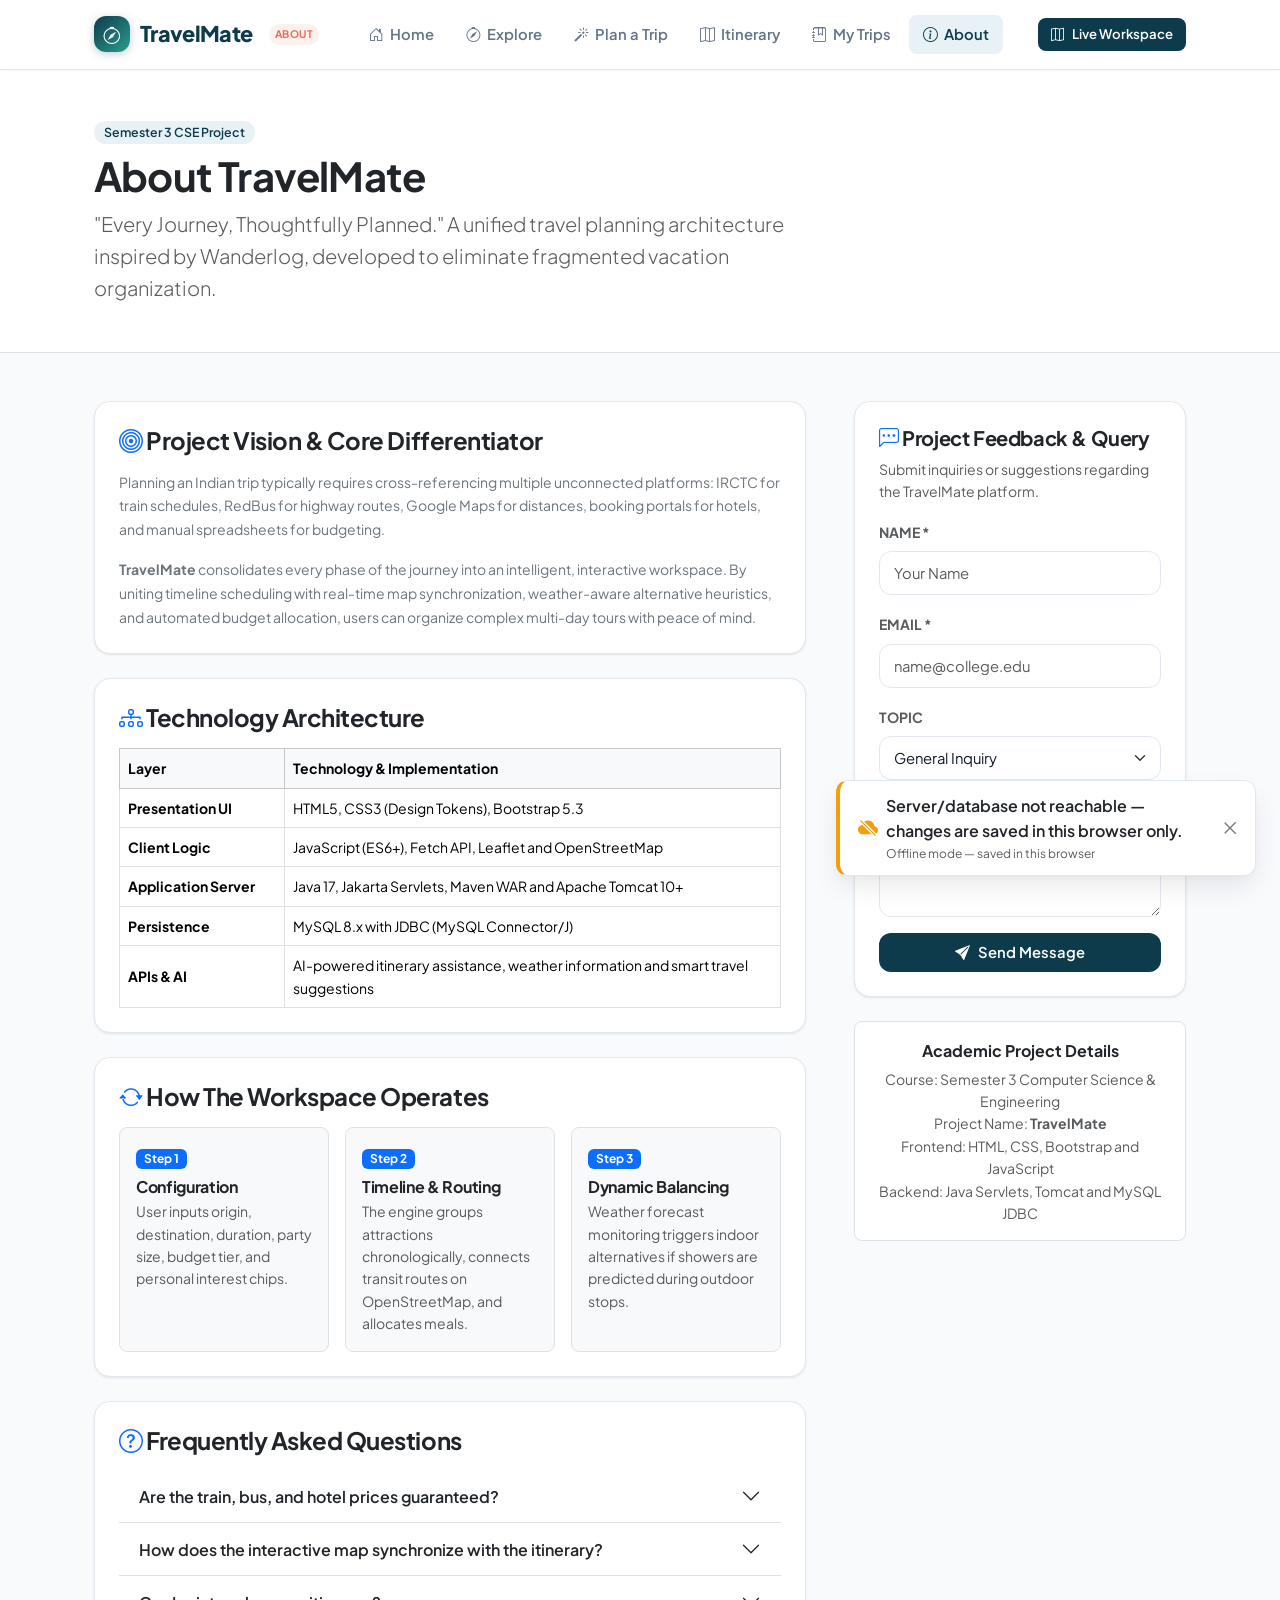
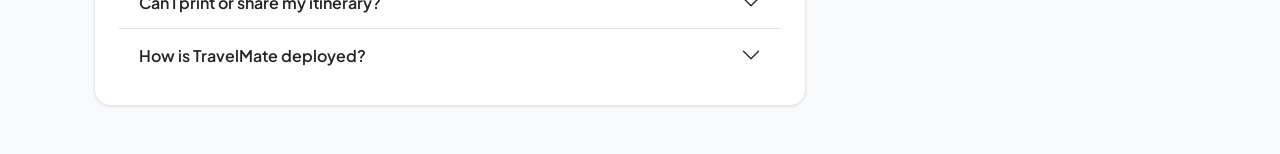
==== commit bfdfc5a8: "edited the layout bugs" ====
--- a/src/main/webapp/about.html
+++ b/src/main/webapp/about.html
@@ -17,7 +17,7 @@
 
   <!-- ================= GLOBAL NAVBAR ================= -->
   <nav class="navbar navbar-expand-lg tm-navbar">
-    <div class="container-fluid">
+    <div class="container-xl">
       <a class="tm-brand" href="index.html">
         <div class="tm-brand-logo"><i class="bi bi-compass"></i></div>
         <span>TravelMate</span>
@@ -49,7 +49,7 @@
 
   <!-- ================= HERO HEADER ================= -->
   <div class="bg-white border-bottom py-5">
-    <div class="container-fluid">
+    <div class="container-xl">
       <div class="max-w-700">
         <span class="tm-badge tm-badge-primary mb-2">Semester 3 CSE Project</span>
         <h1 class="fw-bold text-dark display-6 mb-2">About TravelMate</h1>
@@ -61,7 +61,7 @@
   </div>
 
   <!-- ================= MAIN CONTENT ================= -->
-  <div class="container-fluid py-5">
+  <div class="container-xl py-5">
     <div class="row g-5">
       
       <!-- LEFT COLUMN: SYSTEM ARCHITECTURE & WORKFLOW -->
--- a/src/main/webapp/css/travelmate.css
+++ b/src/main/webapp/css/travelmate.css
@@ -89,6 +89,30 @@
 
 img, video, canvas, iframe {
   max-width: 100%;
+}
+
+/* Container Padding & Max-Width Enhancements */
+.container,
+.container-sm,
+.container-md,
+.container-lg,
+.container-xl,
+.container-xxl {
+  padding-left: 1.5rem;
+  padding-right: 1.5rem;
+}
+
+/* Layout Utilities */
+.max-w-600 { max-width: 600px; }
+.max-w-700 { max-width: 700px; }
+.max-w-800 { max-width: 800px; }
+.cursor-pointer { cursor: pointer; }
+.border-2 { border-width: 2px !important; }
+
+@media (min-width: 768px) {
+  .border-start-md {
+    border-left: 1px solid var(--tm-border) !important;
+  }
 }
 
 body {
@@ -810,6 +834,39 @@
   display: none;
 }
 
+/* Intermediate desktop navbar (992px - 1199px): ensure all links fit without wrapping */
+@media (min-width: 992px) and (max-width: 1199.98px) {
+  .tm-nav-link {
+    font-size: 0.825rem;
+    padding: 6px 8px !important;
+    gap: 4px;
+  }
+  .tm-brand {
+    font-size: 1.15rem;
+  }
+}
+
+/* Desktop workspace: fit seamlessly in 100vh with no outer window scroll */
+@media (min-width: 992px) {
+  body.tm-workspace-body,
+  body:has(.tm-workspace-layout) {
+    height: 100vh;
+    height: 100dvh;
+    overflow: hidden;
+  }
+  body.tm-workspace-body .tm-workspace-layout,
+  body:has(.tm-workspace-layout) .tm-workspace-layout {
+    flex: 1 1 0;
+    min-height: 0;
+    height: auto;
+    overflow: hidden;
+  }
+}
+
+.tm-stop-card img {
+  flex-shrink: 0;
+}
+
 @media (max-width: 991.98px) {
   .tm-workspace-layout {
     flex-direction: column;
@@ -873,6 +930,14 @@
   }
   body.view-map-active .tm-mobile-hide-on-itinerary {
     display: block !important;
+  }
+  body.view-map-active .tm-workspace-map {
+    height: calc(100dvh - 170px) !important;
+    min-height: 420px !important;
+  }
+  body.view-map-active #ws-map-container {
+    height: 100% !important;
+    min-height: 420px !important;
   }
 }
 
@@ -1254,6 +1319,16 @@
   .tm-stop-card:hover {
     transform: none;
   }
+  .tm-stop-card img {
+    width: 68px !important;
+    height: 68px !important;
+  }
+
+  #wt-search-suggestions {
+    width: calc(100vw - 32px) !important;
+    max-width: 100% !important;
+    left: 0 !important;
+  }
 
   .tm-timeline {
     padding-left: 24px;
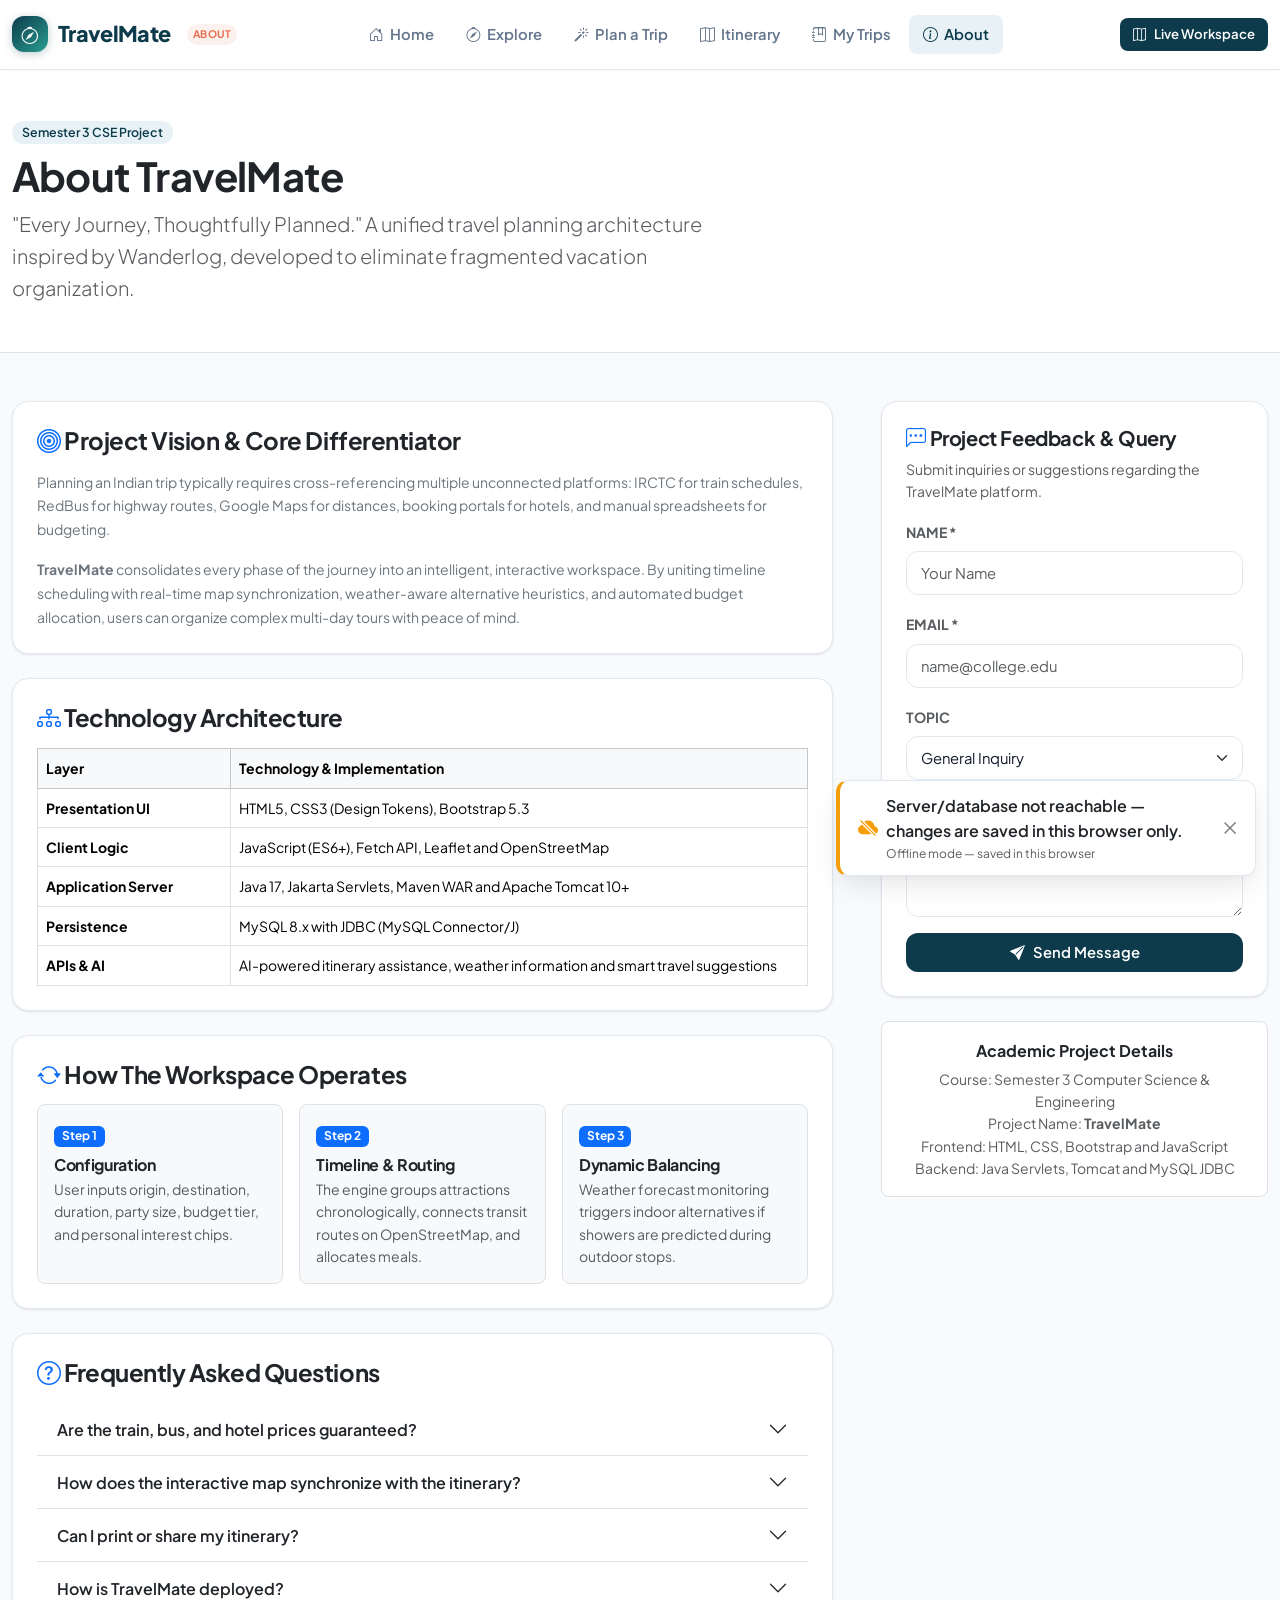
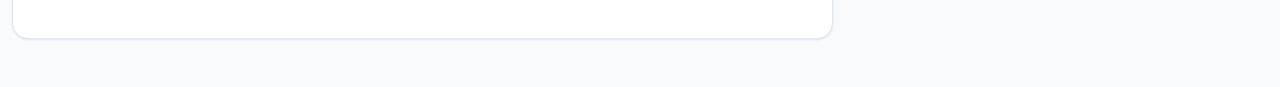
==== commit 92fbcdd6: "Improve transport search and add Indian airport and railway data" ====
--- a/src/main/webapp/about.html
+++ b/src/main/webapp/about.html
@@ -17,7 +17,7 @@
 
   <!-- ================= GLOBAL NAVBAR ================= -->
   <nav class="navbar navbar-expand-lg tm-navbar">
-    <div class="container-xl">
+    <div class="container-fluid">
       <a class="tm-brand" href="index.html">
         <div class="tm-brand-logo"><i class="bi bi-compass"></i></div>
         <span>TravelMate</span>
@@ -49,7 +49,7 @@
 
   <!-- ================= HERO HEADER ================= -->
   <div class="bg-white border-bottom py-5">
-    <div class="container-xl">
+    <div class="container-fluid">
       <div class="max-w-700">
         <span class="tm-badge tm-badge-primary mb-2">Semester 3 CSE Project</span>
         <h1 class="fw-bold text-dark display-6 mb-2">About TravelMate</h1>
@@ -61,7 +61,7 @@
   </div>
 
   <!-- ================= MAIN CONTENT ================= -->
-  <div class="container-xl py-5">
+  <div class="container-fluid py-5">
     <div class="row g-5">
       
       <!-- LEFT COLUMN: SYSTEM ARCHITECTURE & WORKFLOW -->
